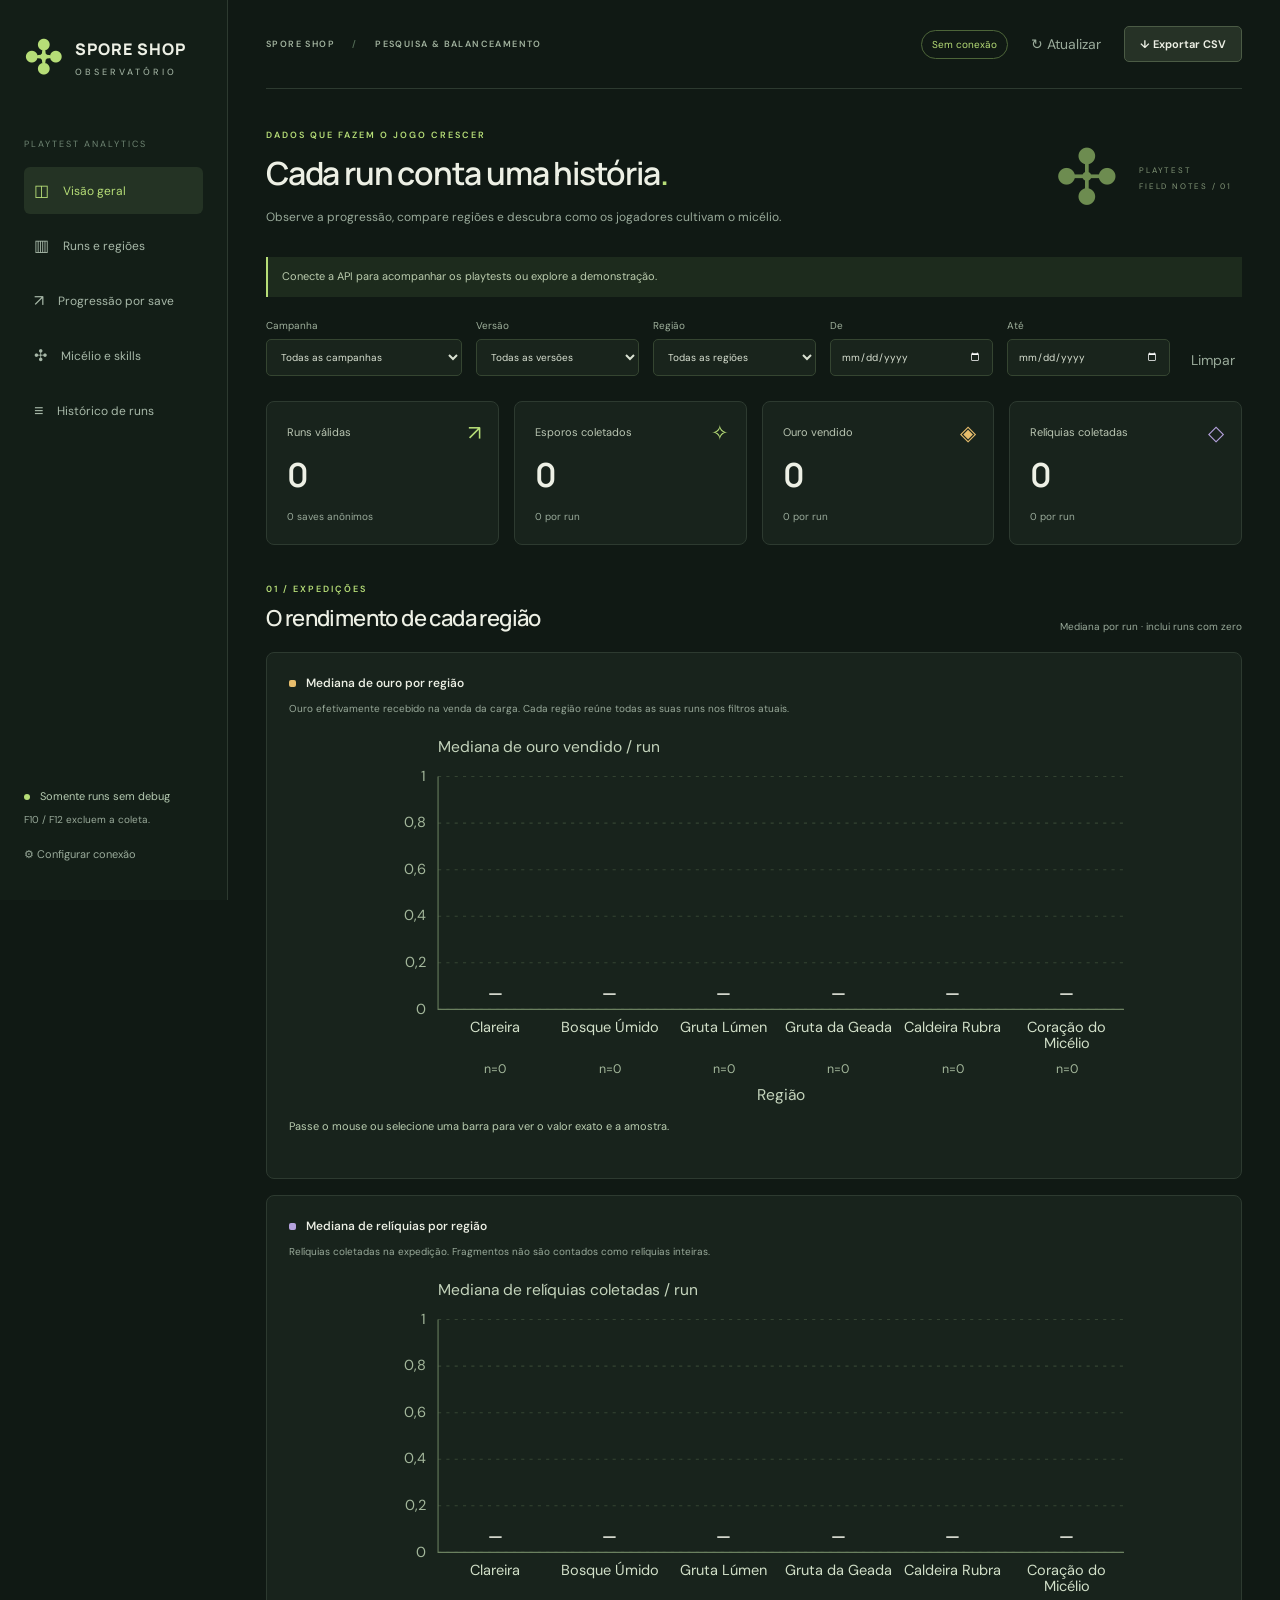
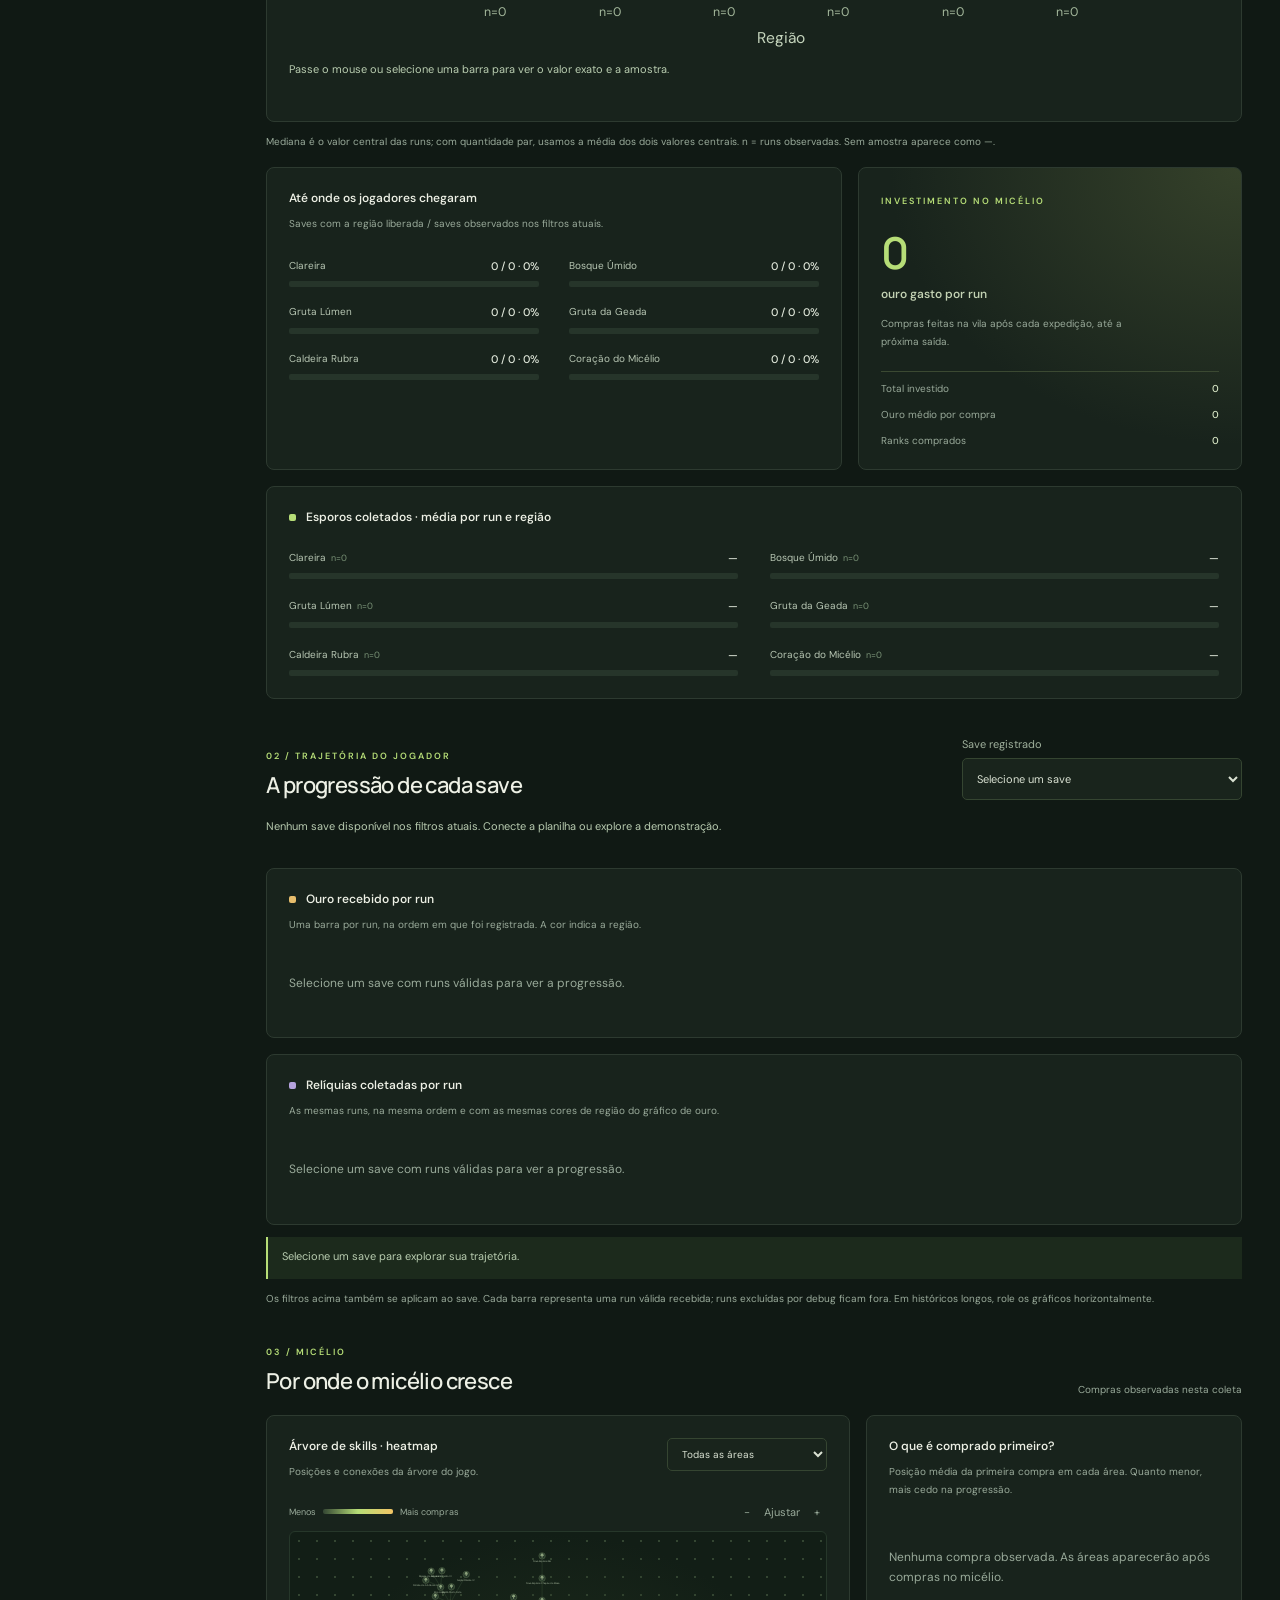
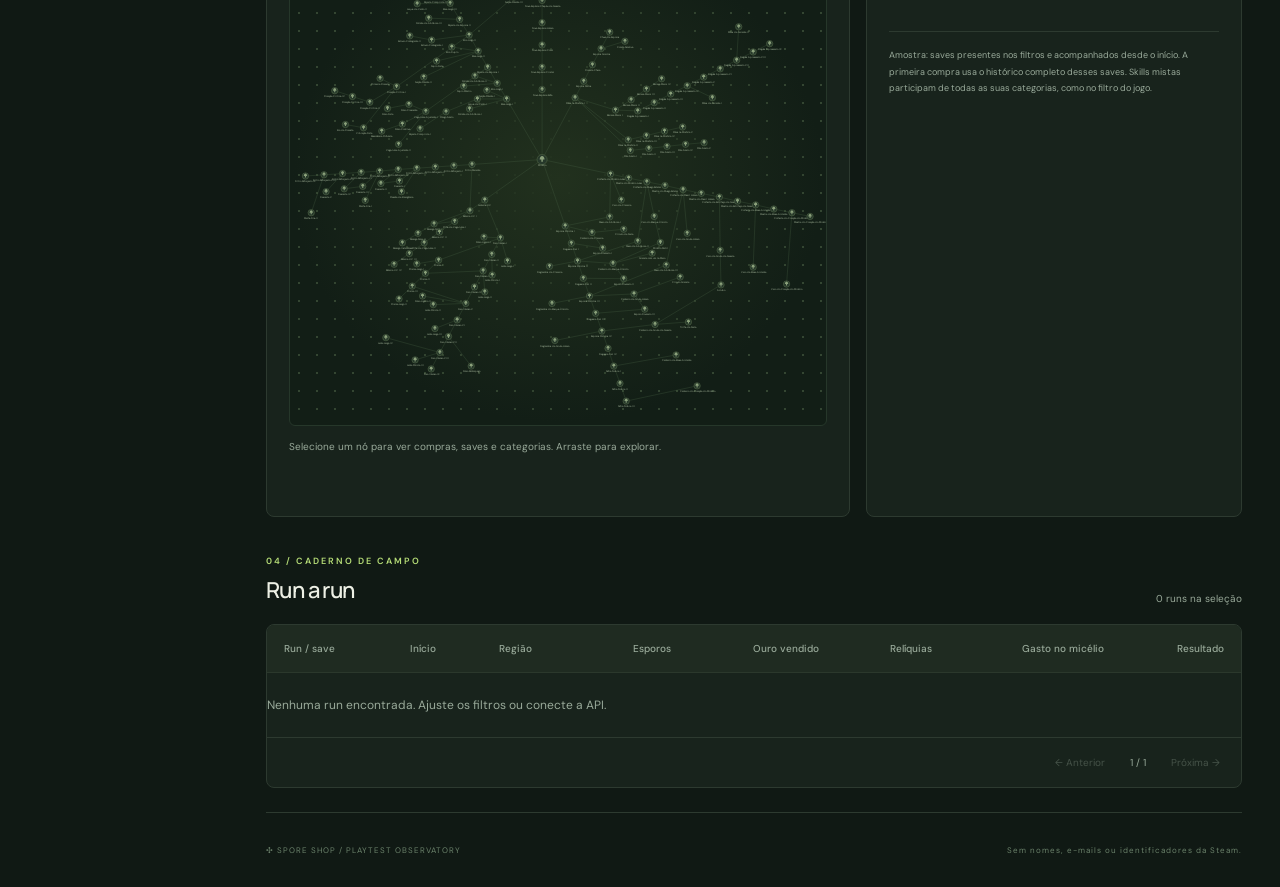
==== index.html @ 86859301 "Publish standalone playtest dashboard" ====
<!doctype html>
<html lang="pt-BR">
<head><meta charset="utf-8"><meta name="viewport" content="width=device-width,initial-scale=1"><meta name="theme-color" content="#101914"><title>Spore Shop · Observatório de playtests</title><link rel="stylesheet" href="styles.css"></head>
<body>
<aside class="sidebar">
  <a class="brand" href="#"><span class="brand-mark">✣</span><span>SPORE SHOP<small>OBSERVATÓRIO</small></span></a>
  <div class="nav-label">PLAYTEST ANALYTICS</div>
  <nav><a href="#overview" class="active">◫ <span>Visão geral</span></a><a href="#regions">▥ <span>Runs e regiões</span></a><a href="#save-progression">↗ <span>Progressão por save</span></a><a href="#mycelium">✣ <span>Micélio e skills</span></a><a href="#history">≡ <span>Histórico de runs</span></a></nav>
  <div class="sidebar-bottom"><span class="dot"></span> Somente runs sem debug<small>F10 / F12 excluem a coleta.</small><button id="settings-open" class="quiet">⚙ Configurar conexão</button></div>
</aside>
<main>
  <header><div class="breadcrumb">SPORE SHOP <span>/</span> PESQUISA & BALANCEAMENTO</div><div class="header-actions"><span id="source-badge" class="badge">Sem conexão</span><button id="refresh" class="quiet">↻ Atualizar</button><button id="export" class="button-secondary">↓ Exportar CSV</button></div></header>
  <section id="overview" class="intro"><div><div class="eyebrow">DADOS QUE FAZEM O JOGO CRESCER</div><h1>Cada run conta uma história<span>.</span></h1><p>Observe a progressão, compare regiões e descubra como os jogadores cultivam o micélio.</p></div><div class="intro-symbol" aria-hidden="true">✣<span>PLAYTEST<br>FIELD NOTES / 01</span></div></section>
  <div id="status" class="notice" role="status">Conecte a API para acompanhar os playtests ou explore a demonstração.</div>
  <form id="filters" class="filters"><label>Campanha<select id="campaign"><option value="">Todas as campanhas</option></select></label><label>Versão<select id="build"><option value="">Todas as versões</option></select></label><label>Região<select id="region"><option value="">Todas as regiões</option></select></label><label>De<input type="date" id="from"></label><label>Até<input type="date" id="to"></label><button type="reset" class="quiet">Limpar</button></form>
  <section class="metrics" aria-label="Resumo"><article><span>Runs válidas</span><strong id="runs-total">0</strong><small id="players-total">0 saves anônimos</small><i>↗</i></article><article><span>Esporos coletados</span><strong id="spores-total">0</strong><small id="spores-average">0 por run</small><i>✧</i></article><article><span>Ouro vendido</span><strong id="gold-total">0</strong><small id="gold-average">0 por run</small><i>◈</i></article><article><span>Relíquias coletadas</span><strong id="relics-total">0</strong><small id="relics-average">0 por run</small><i>◇</i></article></section>
  <section id="regions" class="section"><div class="section-heading"><div><div class="eyebrow">01 / EXPEDIÇÕES</div><h2>O rendimento de cada região</h2></div><span class="muted">Mediana por run · inclui runs com zero</span></div>
    <div class="comparison-grid"><article class="card"><h3><span class="chart-dot gold"></span> Mediana de ouro por região</h3><p class="card-description">Ouro efetivamente recebido na venda da carga. Cada região reúne todas as suas runs nos filtros atuais.</p><div id="gold-region-chart" class="column-chart"></div><p id="gold-region-detail" class="chart-inspection" aria-live="polite">Passe o mouse ou selecione uma barra para ver o valor exato e a amostra.</p></article><article class="card"><h3><span class="chart-dot relics"></span> Mediana de relíquias por região</h3><p class="card-description">Relíquias coletadas na expedição. Fragmentos não são contados como relíquias inteiras.</p><div id="relics-region-chart" class="column-chart"></div><p id="relics-region-detail" class="chart-inspection" aria-live="polite">Passe o mouse ou selecione uma barra para ver o valor exato e a amostra.</p></article></div>
    <p class="chart-method">Mediana é o valor central das runs; com quantidade par, usamos a média dos dois valores centrais. n = runs observadas. Sem amostra aparece como —.</p>
    <div class="region-bottom"><article class="card"><h3>Até onde os jogadores chegaram</h3><p class="card-description">Saves com a região liberada / saves observados nos filtros atuais.</p><div id="unlocks-chart" class="bars compact"></div></article><article class="card spending"><span class="eyebrow">INVESTIMENTO NO MICÉLIO</span><strong id="spent-average">0</strong><h3>ouro gasto por run</h3><p>Compras feitas na vila após cada expedição, até a próxima saída.</p><div class="spend-details"><span>Total investido<b id="spent-total">0</b></span><span>Ouro médio por compra<b id="purchase-average">0</b></span><span>Ranks comprados<b id="purchase-count">0</b></span></div></article></div>
    <article class="card spores-comparison"><h3><span class="chart-dot spores"></span> Esporos coletados · média por run e região</h3><div id="spores-chart" class="bars region-spores"></div></article>
  </section>
  <section id="save-progression" class="section"><div class="section-heading"><div><div class="eyebrow">02 / TRAJETÓRIA DO JOGADOR</div><h2>A progressão de cada save</h2></div><label class="save-picker">Save registrado<select id="save-picker" aria-label="Save registrado"><option value="">Selecione um save</option></select></label></div>
    <div class="save-context"><p id="save-summary">Conecte a planilha ou abra a demonstração para escolher um save.</p><div id="region-legend" class="region-legend" aria-label="Cores das regiões"></div></div>
    <div class="save-chart-stack"><article class="card"><h3><span class="chart-dot gold"></span> Ouro recebido por run</h3><p class="card-description">Uma barra por run, na ordem em que foi registrada. A cor indica a região.</p><div id="gold-save-chart" class="column-chart run-chart-scroll"></div></article><article class="card"><h3><span class="chart-dot relics"></span> Relíquias coletadas por run</h3><p class="card-description">As mesmas runs, na mesma ordem e com as mesmas cores de região do gráfico de ouro.</p><div id="relics-save-chart" class="column-chart run-chart-scroll"></div></article></div>
    <p id="save-run-detail" class="chart-inspection save-run-detail" aria-live="polite">Selecione um save para explorar sua trajetória.</p><p class="chart-method">Os filtros acima também se aplicam ao save. Cada barra representa uma run válida recebida; runs excluídas por debug ficam fora. Em históricos longos, role os gráficos horizontalmente.</p>
  </section>
  <section id="mycelium" class="section"><div class="section-heading"><div><div class="eyebrow">03 / MICÉLIO</div><h2>Por onde o micélio cresce</h2></div><span class="muted">Compras observadas nesta coleta</span></div>
    <div class="progression-grid"><article class="card tree-card"><div class="tree-header"><div><h3>Árvore de skills · heatmap</h3><p class="card-description">Posições e conexões da árvore do jogo.</p></div><select id="tree-category" aria-label="Filtrar área da árvore"><option value="">Todas as áreas</option></select></div><div class="tree-toolbar"><div class="heat-legend"><span>Menos</span><i></i><span>Mais compras</span></div><div><button id="zoom-out" class="quiet" aria-label="Diminuir zoom">−</button><button id="zoom-reset" class="quiet">Ajustar</button><button id="zoom-in" class="quiet" aria-label="Aumentar zoom">+</button></div></div><div class="tree-viewport"><svg id="tree" role="img" aria-label="Mapa de calor das compras de skills"></svg></div><div id="tree-detail" class="tree-detail" aria-live="polite">Selecione um nó para ver compras, saves e categorias. Arraste para explorar.</div></article>
    <article class="card order-card"><h3>O que é comprado primeiro?</h3><p class="card-description">Posição média da primeira compra em cada área. Quanto menor, mais cedo na progressão.</p><div id="order-chart" class="bars"></div><div class="method-note">Amostra: saves presentes nos filtros e acompanhados desde o início. A primeira compra usa o histórico completo desses saves. Skills mistas participam de todas as suas categorias, como no filtro do jogo.</div></article></div>
  </section>
  <section id="history" class="section"><div class="section-heading"><div><div class="eyebrow">04 / CADERNO DE CAMPO</div><h2>Run a run</h2></div><span id="table-count" class="muted"></span></div><div class="card table-card"><div class="table-scroll"><table><thead><tr><th>Run / save</th><th>Início</th><th>Região</th><th>Esporos</th><th>Ouro vendido</th><th>Relíquias</th><th>Gasto no micélio</th><th>Resultado</th></tr></thead><tbody id="run-table"></tbody></table></div><div class="pagination"><button id="page-prev" class="quiet">← Anterior</button><span id="page-label"></span><button id="page-next" class="quiet">Próxima →</button></div></div></section>
  <footer><span>✣ SPORE SHOP / PLAYTEST OBSERVATORY</span><span>Sem nomes, e-mails ou identificadores da Steam.</span></footer>
</main>
<dialog id="settings"><form id="connection-form"><button type="button" id="settings-close" class="dialog-close" aria-label="Fechar">×</button><div class="eyebrow">CONEXÃO DOS PLAYTESTS</div><h2>Conecte seu observatório</h2><p>Consulte as métricas da sua planilha privada no Google Sheets.</p><label>Endereço publicado do Apps Script<input type="url" id="api-url" placeholder="https://script.google.com/macros/s/…/exec" required></label><label>Credencial de leitura<input type="password" id="api-token" autocomplete="off" placeholder="READ_TOKEN das propriedades do script" required></label><p class="card-description">A credencial fica somente na memória desta aba. O endereço é salvo neste navegador. A interface do GitHub Pages é pública; os dados exigem a credencial.</p><button type="submit" class="button-primary">Conectar Google Sheets</button><button type="button" id="demo" class="button-secondary">Explorar demonstração</button><p class="card-description">A demonstração usa dados fictícios e não envia informações à planilha.</p></form></dialog>
<script type="module" src="app.mjs"></script>
</body></html>
---- styles.css ----
@import url('https://fonts.googleapis.com/css2?family=DM+Sans:wght@400;450;500;550;600;650;700&family=Manrope:wght@400;500;600;650;700;750;800&display=swap');
:root{color-scheme:dark;--bg:#101914;--panel:#18231c;--line:#2d3a30;--ink:#edf0e5;--muted:#99aa9a;--green:#b6dd77;--gold:#e7bd6c;--purple:#b5a2dd}*{box-sizing:border-box}html{scroll-behavior:smooth;scroll-padding-top:26px}body{margin:0;background:var(--bg);color:var(--ink);font:14px 'DM Sans',sans-serif}button,input,select{font:inherit}button,a,select,input{outline-offset:4px}button{cursor:pointer}button:disabled{cursor:default;opacity:.35}a{color:inherit;text-decoration:none}.sidebar{width:228px;position:fixed;inset:0 auto 0 0;padding:35px 24px;border-right:1px solid var(--line);background:#131e17;display:flex;flex-direction:column}.brand{display:flex;align-items:center;gap:12px;font:800 16px Manrope,sans-serif;letter-spacing:1px}.brand small{display:block;font:500 9px 'DM Sans',sans-serif;letter-spacing:3px;color:var(--muted);margin-top:6px}.brand-mark{font-size:45px;color:var(--green);line-height:1}.nav-label{color:#6f8573;font-size:9px;letter-spacing:2px;margin:58px 0 17px}nav{display:grid;gap:8px}nav a{padding:13px 10px;display:flex;gap:14px;align-items:center;color:#a7b8a8;border-radius:6px;font-size:16px}nav a span{font-size:12px}nav a:hover,nav a.active{background:#243324;color:var(--green)}.sidebar-bottom{margin-top:auto;font-size:11px;color:#b5cab1;line-height:1.8}.dot{display:inline-block;width:6px;height:6px;background:var(--green);border-radius:50%;margin-right:7px}.sidebar-bottom small{display:block;color:var(--muted);font-size:10px;margin:4px 0 16px}.sidebar-bottom button{padding:0;font-size:11px}main{margin-left:228px;padding:0 38px;max-width:1900px}header{height:89px;border-bottom:1px solid var(--line);display:flex;align-items:center;justify-content:space-between;gap:15px}.breadcrumb{font-size:9px;font-weight:600;letter-spacing:1.4px;color:#a1b29e}.breadcrumb span{padding:0 14px;color:#526a55}.header-actions{display:flex;align-items:center;gap:16px}.badge{font-size:10px;padding:7px 10px;border:1px solid #4d6539;border-radius:20px;color:var(--green);white-space:nowrap}.badge.demo{color:var(--gold);border-color:#70633e}.quiet{background:none;border:0;color:var(--muted);padding:7px}.quiet:hover{color:var(--ink)}.button-secondary,.button-primary{border-radius:5px;padding:10px 15px;font-size:11px;font-weight:650;border:1px solid #4b5b45;color:var(--ink);background:#263226}.button-primary{background:var(--green);color:#172112;border:0}.intro{padding:40px 0 29px;display:flex;justify-content:space-between;gap:20px}.eyebrow{font-size:9px;letter-spacing:2px;color:var(--green);font-weight:600}h1,h2,h3,p{margin:0}h1{font:600 clamp(24px,2.5vw,38px)/1.3 Manrope,sans-serif;letter-spacing:-1.2px;margin:12px 0}h1 span{color:var(--green)}.intro p{color:var(--muted);font-size:12px;line-height:1.8}.intro-symbol{color:#6d8c50;display:flex;align-items:center;gap:20px;font-size:76px;padding-right:10px}.intro-symbol span{font-size:8px;line-height:1.9;letter-spacing:1.8px;color:#829577}.notice{border-left:2px solid var(--green);background:#1d2b1d;padding:11px 14px;font-size:11px;line-height:1.6;color:#bccdaf;margin-bottom:22px}.notice.warning{border-color:var(--gold);background:#29291d;color:#e3cf9a}.filters{display:flex;gap:14px;padding-bottom:25px;align-items:end}label{display:flex;flex-direction:column;gap:7px;color:#9fb09c;font-size:10px}.filters label{flex:1}.filters label:first-child{flex:1.2}input,select{background:#19241c;border:1px solid #354531;border-radius:5px;color:#d9e1d2;min-height:37px;padding:8px 10px;max-width:100%}.metrics{display:grid;grid-template-columns:repeat(4,minmax(0,1fr));gap:15px}.metrics article{position:relative;border:1px solid var(--line);background:var(--panel);border-radius:8px;padding:20px}.metrics article>span{color:#b9c5b2;font-size:11px}.metrics strong{font:650 clamp(22px,2.6vw,34px) Manrope,sans-serif;display:block;letter-spacing:-1px;margin:12px 0 9px}.metrics small{color:var(--muted);font-size:10px}.metrics i{position:absolute;top:17px;right:17px;font-size:21px;color:var(--green);font-style:normal}.metrics article:nth-child(3) i{color:var(--gold)}.metrics article:nth-child(4) i{color:var(--purple)}.section{margin-top:38px}.section-heading{display:flex;align-items:end;justify-content:space-between;gap:12px;margin-bottom:19px}h2{font:550 22px Manrope,sans-serif;letter-spacing:-.6px;margin-top:8px}.muted{font-size:10px;color:var(--muted)}.chart-grid{display:grid;grid-template-columns:repeat(3,minmax(0,1fr));gap:16px}.card{background:var(--panel);border:1px solid var(--line);border-radius:8px;padding:22px;min-width:0}h3{font-size:12px;font-weight:550}.chart-dot{display:inline-block;width:7px;height:7px;border-radius:2px;margin-right:7px;background:var(--green)}.chart-dot.gold{background:var(--gold)}.chart-dot.relics{background:var(--purple)}.bars{display:grid;gap:15px;margin-top:26px}.bar-label{display:flex;justify-content:space-between;gap:8px;font-size:10px;line-height:1.4;margin-bottom:7px;color:#b7c6b3}.bar-label strong{color:#e1e8db;font-size:11px;font-weight:500}.bar-label small{color:#789175;font-size:9px;margin-left:5px}.bar-track{height:6px;border-radius:2px;background:#26352a;overflow:hidden}.bar-fill{height:100%;border-radius:2px;background:var(--green)}.region-bottom{display:grid;grid-template-columns:1.5fr 1fr;gap:16px;margin-top:16px}.card-description{font-size:10px;line-height:1.8;color:var(--muted);margin-top:9px}.compact{grid-template-columns:1fr 1fr;gap:18px 30px}.spending{background:radial-gradient(ellipse at top right,#35412a 0,transparent 65%),var(--panel)}.spending>strong{font:600 44px Manrope,sans-serif;letter-spacing:-2px;color:var(--green);display:block;margin:14px 0 4px}.spending h3{color:#c4d3b4;font-size:12px}.spending>p{font-size:10px;line-height:1.8;color:var(--muted);max-width:270px;margin-top:13px}.spend-details{border-top:1px solid #3b4932;margin-top:20px;padding-top:10px;display:grid;gap:13px}.spend-details span{display:flex;justify-content:space-between;font-size:10px;color:var(--muted)}.spend-details b{color:#d7e6c5;font-weight:500}.progression-grid{display:grid;grid-template-columns:1.55fr 1fr;gap:16px}.tree-header{display:flex;align-items:start;justify-content:space-between;gap:10px}.tree-header select{font-size:10px;min-height:30px;width:160px}.tree-toolbar{display:flex;align-items:center;justify-content:space-between;margin:17px 0 5px}.tree-toolbar button{font-size:11px}.heat-legend{display:flex;gap:7px;align-items:center;font-size:9px;color:var(--muted)}.heat-legend i{width:70px;height:5px;background:linear-gradient(to right,#344633,#b6dd77,#f2c565);border-radius:2px}.tree-viewport{height:495px;border:1px solid #26372a;border-radius:6px;background:radial-gradient(ellipse,#22311e,transparent 70%),radial-gradient(#344632 1px,transparent 1px),#121e16;background-size:auto,18px 18px,auto;overflow:hidden;touch-action:none;cursor:grab}.tree-viewport:active{cursor:grabbing}#tree{display:block;width:100%;height:100%}#tree .node{cursor:pointer;outline:none}#tree .node:focus circle,#tree .node:hover circle{stroke:#fff;stroke-width:12}#tree text{pointer-events:none}.tree-detail{min-height:56px;margin-top:12px;font-size:10px;color:var(--muted);line-height:1.8}.tree-detail b{color:var(--green)}.order-card .bars{gap:17px}.order-card .bar-fill{background:#a7bc8b}.method-note{font-size:9px;line-height:1.8;color:var(--muted);border-top:1px solid var(--line);padding-top:15px;margin-top:22px}.empty{color:var(--muted);font-size:12px;padding:22px 0;line-height:1.7}.table-card{padding:0;overflow:hidden}.table-scroll{overflow:auto}table{border-collapse:collapse;width:100%;white-space:nowrap;font-size:10px;text-align:left}th{font-weight:500;color:var(--muted);padding:17px;background:#1f2b21}td{padding:15px 17px;border-top:1px solid #2b382c;color:#c8d5c2}td small{display:block;font-size:8px;color:#7f957c;margin-top:4px}th:nth-child(n+4),td:nth-child(n+4){text-align:right}td:nth-child(5){color:var(--gold)}.pagination{display:flex;align-items:center;justify-content:flex-end;gap:18px;padding:11px 14px;border-top:1px solid var(--line);font-size:10px;color:var(--muted)}footer{display:flex;justify-content:space-between;color:#6b826b;font-size:8px;letter-spacing:1px;padding:32px 0;margin-top:24px;border-top:1px solid var(--line)}dialog{background:#1b281e;color:var(--ink);border:1px solid #506644;border-radius:12px;width:460px;max-width:95vw;padding:32px}dialog::backdrop{background:#050c08cf;backdrop-filter:blur(5px)}dialog form{display:grid;gap:17px}dialog h2{margin:0}dialog p{font-size:12px;line-height:1.7;color:var(--muted)}.dialog-close{position:absolute;right:14px;top:10px;background:none;border:0;color:var(--muted);font-size:25px}dialog label{font-size:12px;gap:10px}dialog button{min-height:37px}dialog .card-description{font-size:10px;margin:0}
@media(min-width:1600px){main{padding:0 55px}.tree-viewport{height:570px}}@media(max-width:1150px){.sidebar{width:180px;padding:30px 16px}.brand{font-size:13px}.brand-mark{font-size:34px}main{margin-left:180px;padding:0 24px}.intro-symbol{display:none}.breadcrumb{font-size:8px}.header-actions{gap:8px}.metrics{gap:10px}.metrics article{padding:16px}.chart-grid{gap:10px}.card{padding:18px}.progression-grid{grid-template-columns:1.3fr 1fr}.tree-header{flex-direction:column}.tree-viewport{height:535px}}@media(max-width:850px){.sidebar{position:static;width:auto;padding:18px 22px;border-bottom:1px solid var(--line);border-right:0;display:flex;flex-direction:row;align-items:center;justify-content:space-between}.sidebar nav{display:flex;gap:5px}.sidebar nav a{padding:10px}.sidebar nav span,.nav-label,.sidebar-bottom{display:none}main{margin-left:0;padding:0 22px}header{height:72px}.breadcrumb{display:none}.header-actions{width:100%;justify-content:space-between}.intro{padding-top:28px}.filters{flex-wrap:wrap}.filters label{flex:1 1 27%}.filters label:first-child{flex:1 1 27%}.metrics{grid-template-columns:repeat(2,1fr)}.chart-grid{grid-template-columns:1fr}.bars{grid-template-columns:1fr 1fr;gap:18px 25px}.region-bottom,.progression-grid{grid-template-columns:1fr}.order-card .bars{grid-template-columns:1fr}.section-heading{align-items:start;flex-direction:column;gap:9px}.tree-header{flex-direction:row}.tree-viewport{height:500px}.intro p{max-width:85%}.compact{grid-template-columns:1fr 1fr}footer{gap:20px;line-height:1.8}}@media(prefers-reduced-motion:reduce){html{scroll-behavior:auto}}@media(max-width:440px){.bars,.compact{grid-template-columns:1fr}.tree-header{flex-direction:column}.metrics strong{font-size:27px}.metrics article{padding:14px}.intro p{max-width:100%}.header-actions{gap:5px}.header-actions button{font-size:10px;padding:8px}.intro h1{font-size:29px}footer{flex-direction:column}}

/* Progression comparisons: vertical axes and consistent region colors. */
.comparison-grid{display:grid;grid-template-columns:repeat(2,minmax(0,1fr));gap:16px}.column-chart{margin-top:17px;overflow-x:auto;scrollbar-color:#526c43 #18231c}.column-svg{display:block;width:100%;min-width:600px;height:auto;overflow:visible}.column-svg.run-columns{min-width:760px;max-width:none;height:350px}.column-grid{stroke:#344432;stroke-width:1;stroke-dasharray:3 5}.column-axis{stroke:#6b8160;stroke-width:1;fill:none}.column-tick{fill:#a3b79b;font-size:14px}.column-axis-title{fill:#c4d4bc;font-size:15px}.column-label{fill:#d1dfc8;font-size:14px}.column-value{fill:#edf0e5;font-size:16px;font-weight:550}.column-sample{fill:#a3b79b;font-size:12px}.column-bar{cursor:pointer;outline:none}.column-bar:hover .column-fill,.column-bar:focus .column-fill{stroke:#fff;stroke-width:2;filter:brightness(1.12)}.chart-inspection{color:#b9cdb0;font-size:11px;line-height:1.8;min-height:39px;margin-top:12px}.chart-method{color:var(--muted);font-size:10px;line-height:1.8;margin:11px 0 0}.spores-comparison{margin-top:16px}.region-spores{grid-template-columns:repeat(3,minmax(0,1fr));gap:20px 32px}.save-picker{min-width:320px;font-size:11px}.save-picker select{max-width:460px;min-height:42px}.save-context{margin:-2px 0 18px}.save-context>p{font-size:11px;line-height:1.8;color:#b8cbb0;overflow-wrap:anywhere}.region-legend{display:flex;flex-wrap:wrap;gap:10px 20px;margin-top:13px}.region-legend span{display:flex;align-items:center;gap:7px;color:#c0d1b7;font-size:10px}.region-legend i{display:inline-block;width:9px;height:9px;border-radius:2px}.save-chart-stack{display:grid;gap:16px}.save-run-detail{background:#1c2a1c;border-left:2px solid var(--green);padding:10px 14px;min-height:42px}.run-chart-scroll{scroll-behavior:auto}
@media(max-width:1450px){.comparison-grid{grid-template-columns:1fr}.comparison-grid .column-svg{max-height:370px}.save-picker{min-width:280px}.region-spores{grid-template-columns:repeat(2,minmax(0,1fr))}}@media(max-width:850px){.save-picker{width:100%;min-width:0}.save-picker select{width:100%;max-width:none}.column-svg.run-columns{height:330px}.region-spores{grid-template-columns:1fr}.comparison-grid .card{padding:17px}}
.run-chart-scroll{overflow:visible}.run-chart-frame{position:relative;display:grid;grid-template-columns:76px minmax(0,1fr)}.run-axis-svg{display:block;width:76px;height:350px}.run-axis-caption{position:absolute;top:3px;left:76px;color:#c4d4bc;font-size:14px;z-index:1;pointer-events:none}.run-chart-track{min-width:0;overflow-x:auto;scrollbar-color:#526c43 #18231c}.run-chart-track .run-columns{min-width:684px}.run-chart-track .column-value{font-size:14px}@media(max-width:850px){.run-axis-svg{height:330px}}
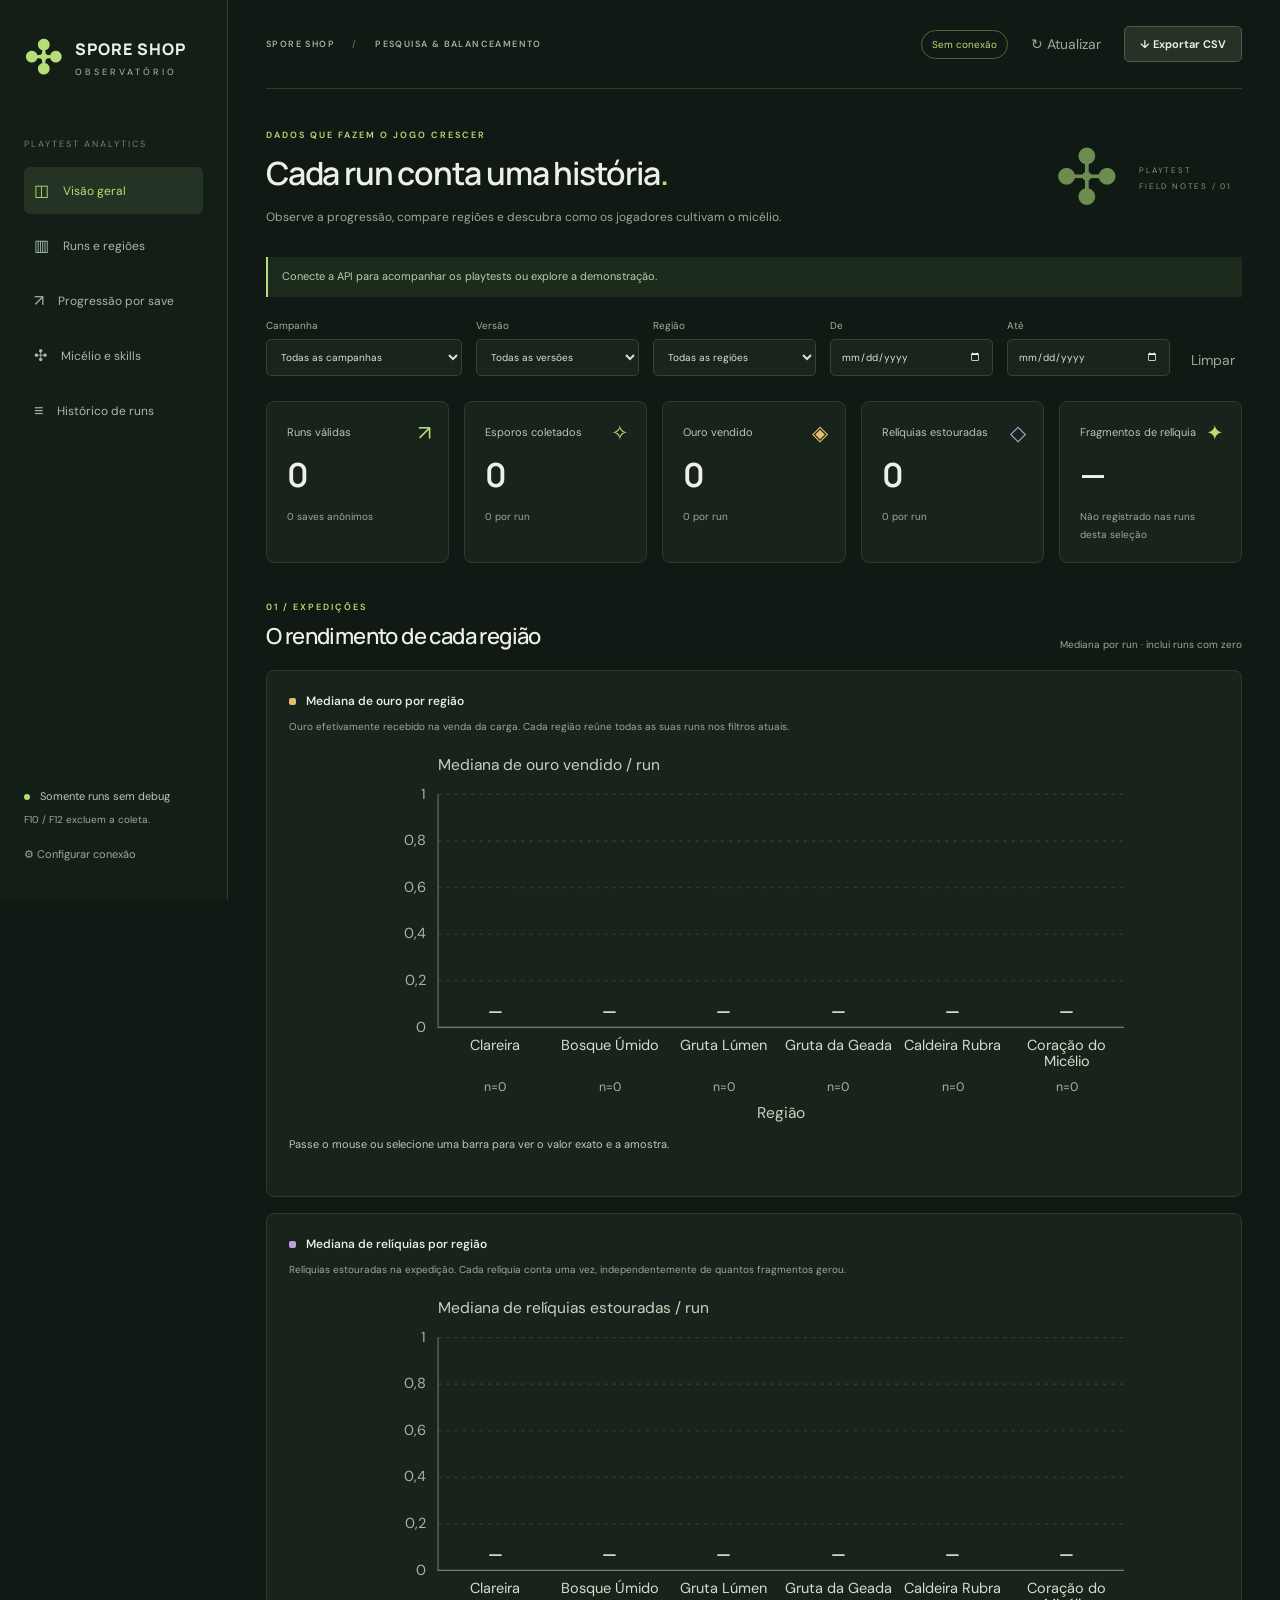
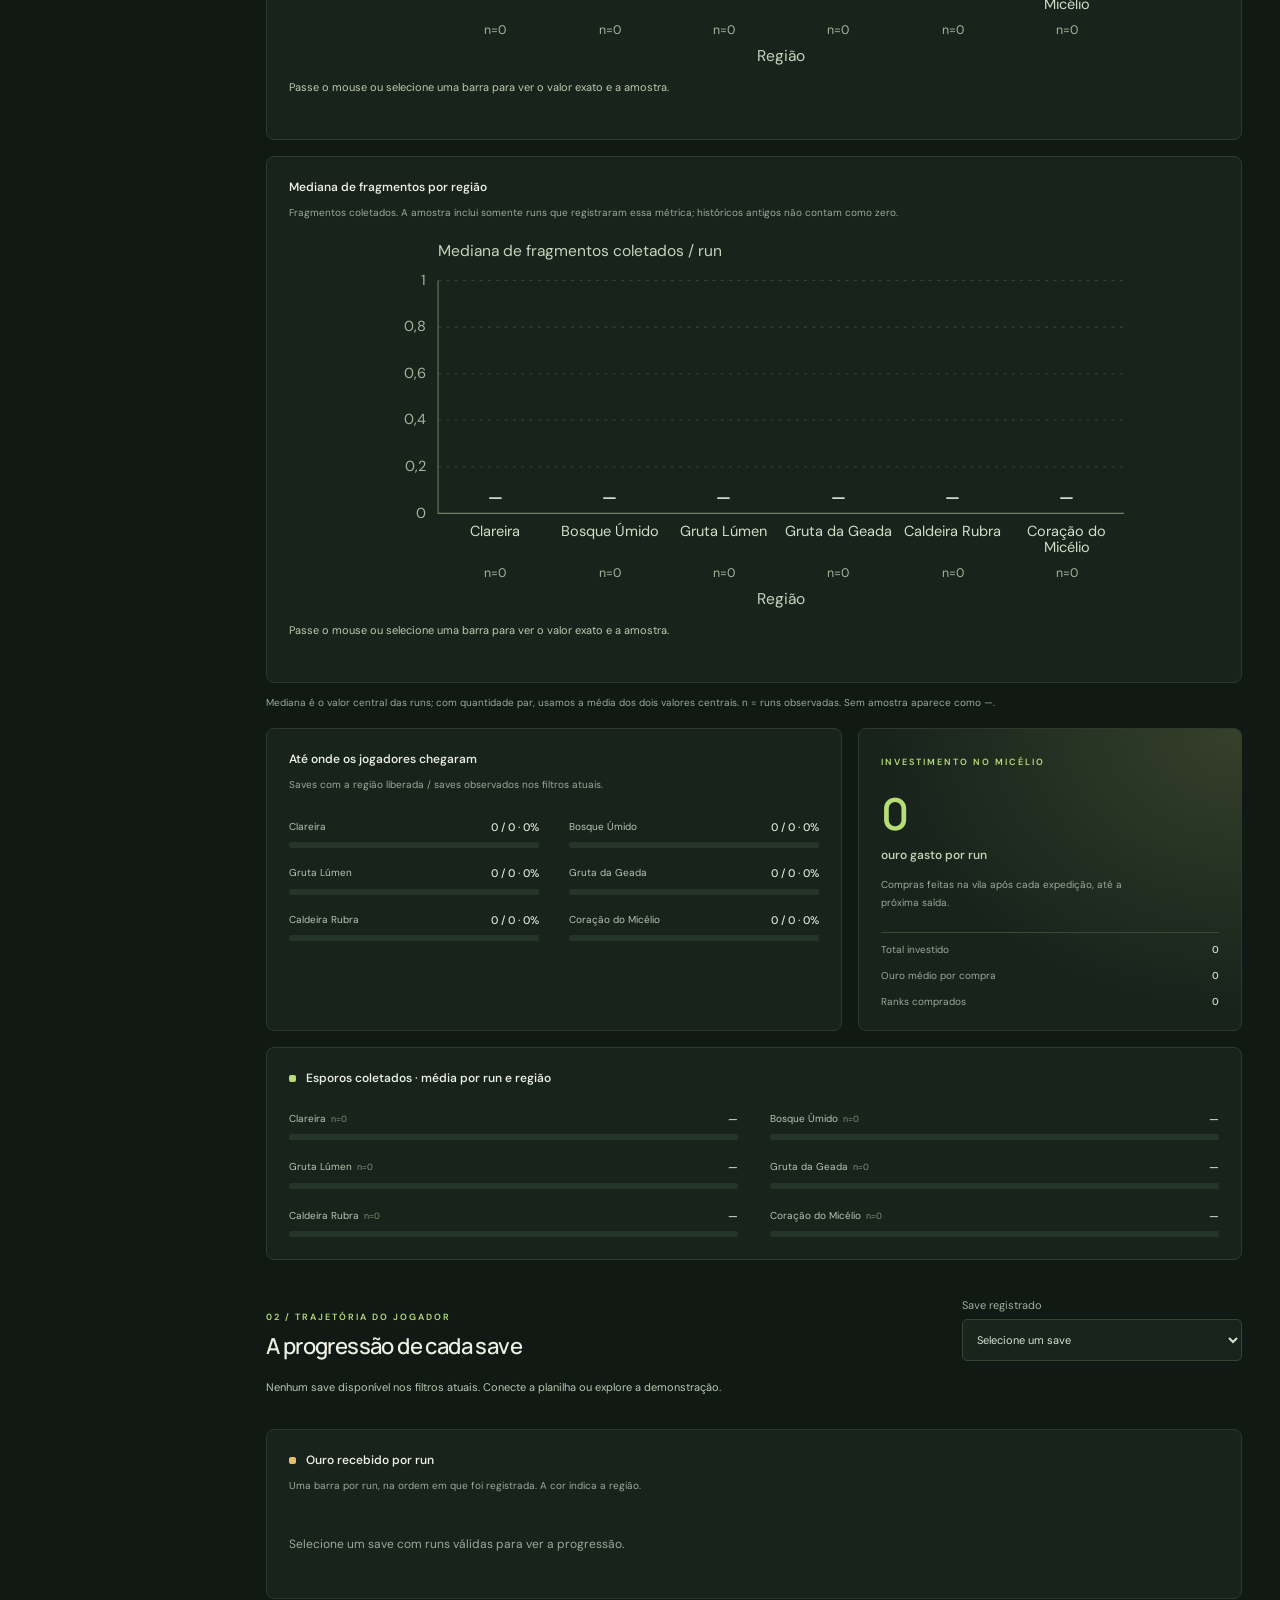
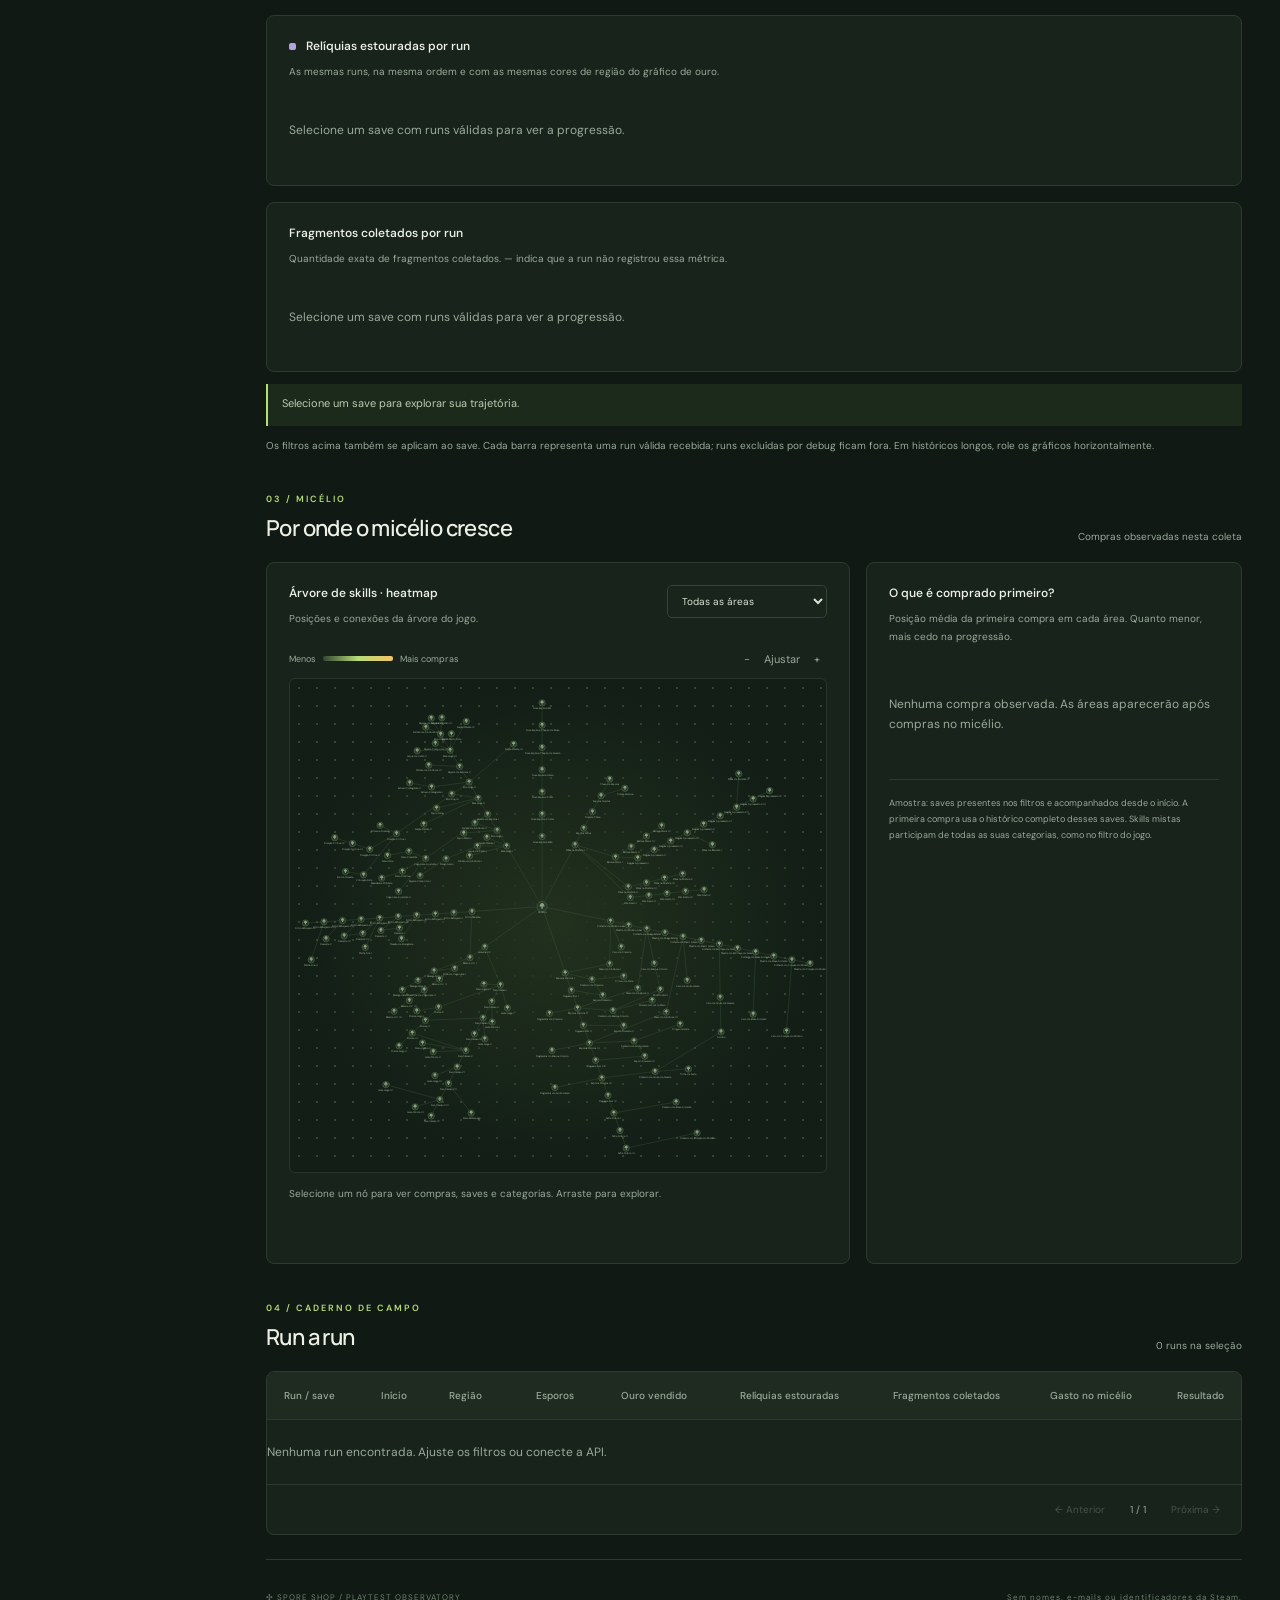
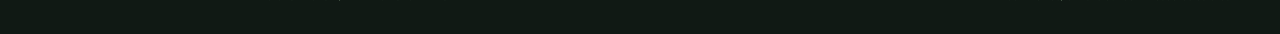
==== commit 53ceb96d: "Track relic fragments separately in playtest analytics" ====
--- a/index.html
+++ b/index.html
@@ -13,23 +13,23 @@
   <section id="overview" class="intro"><div><div class="eyebrow">DADOS QUE FAZEM O JOGO CRESCER</div><h1>Cada run conta uma história<span>.</span></h1><p>Observe a progressão, compare regiões e descubra como os jogadores cultivam o micélio.</p></div><div class="intro-symbol" aria-hidden="true">✣<span>PLAYTEST<br>FIELD NOTES / 01</span></div></section>
   <div id="status" class="notice" role="status">Conecte a API para acompanhar os playtests ou explore a demonstração.</div>
   <form id="filters" class="filters"><label>Campanha<select id="campaign"><option value="">Todas as campanhas</option></select></label><label>Versão<select id="build"><option value="">Todas as versões</option></select></label><label>Região<select id="region"><option value="">Todas as regiões</option></select></label><label>De<input type="date" id="from"></label><label>Até<input type="date" id="to"></label><button type="reset" class="quiet">Limpar</button></form>
-  <section class="metrics" aria-label="Resumo"><article><span>Runs válidas</span><strong id="runs-total">0</strong><small id="players-total">0 saves anônimos</small><i>↗</i></article><article><span>Esporos coletados</span><strong id="spores-total">0</strong><small id="spores-average">0 por run</small><i>✧</i></article><article><span>Ouro vendido</span><strong id="gold-total">0</strong><small id="gold-average">0 por run</small><i>◈</i></article><article><span>Relíquias coletadas</span><strong id="relics-total">0</strong><small id="relics-average">0 por run</small><i>◇</i></article></section>
+  <section class="metrics" aria-label="Resumo"><article><span>Runs válidas</span><strong id="runs-total">0</strong><small id="players-total">0 saves anônimos</small><i>↗</i></article><article><span>Esporos coletados</span><strong id="spores-total">0</strong><small id="spores-average">0 por run</small><i>✧</i></article><article><span>Ouro vendido</span><strong id="gold-total">0</strong><small id="gold-average">0 por run</small><i>◈</i></article><article><span>Relíquias estouradas</span><strong id="relics-total">0</strong><small id="relics-average">0 por run</small><i>◇</i></article><article><span>Fragmentos de relíquia</span><strong id="relic_fragments-total">—</strong><small id="relic_fragments-average">Não registrado</small><i>✦</i></article></section>
   <section id="regions" class="section"><div class="section-heading"><div><div class="eyebrow">01 / EXPEDIÇÕES</div><h2>O rendimento de cada região</h2></div><span class="muted">Mediana por run · inclui runs com zero</span></div>
-    <div class="comparison-grid"><article class="card"><h3><span class="chart-dot gold"></span> Mediana de ouro por região</h3><p class="card-description">Ouro efetivamente recebido na venda da carga. Cada região reúne todas as suas runs nos filtros atuais.</p><div id="gold-region-chart" class="column-chart"></div><p id="gold-region-detail" class="chart-inspection" aria-live="polite">Passe o mouse ou selecione uma barra para ver o valor exato e a amostra.</p></article><article class="card"><h3><span class="chart-dot relics"></span> Mediana de relíquias por região</h3><p class="card-description">Relíquias coletadas na expedição. Fragmentos não são contados como relíquias inteiras.</p><div id="relics-region-chart" class="column-chart"></div><p id="relics-region-detail" class="chart-inspection" aria-live="polite">Passe o mouse ou selecione uma barra para ver o valor exato e a amostra.</p></article></div>
+    <div class="comparison-grid"><article class="card"><h3><span class="chart-dot gold"></span> Mediana de ouro por região</h3><p class="card-description">Ouro efetivamente recebido na venda da carga. Cada região reúne todas as suas runs nos filtros atuais.</p><div id="gold-region-chart" class="column-chart"></div><p id="gold-region-detail" class="chart-inspection" aria-live="polite">Passe o mouse ou selecione uma barra para ver o valor exato e a amostra.</p></article><article class="card"><h3><span class="chart-dot relics"></span> Mediana de relíquias por região</h3><p class="card-description">Relíquias estouradas na expedição. Cada relíquia conta uma vez, independentemente de quantos fragmentos gerou.</p><div id="relics-region-chart" class="column-chart"></div><p id="relics-region-detail" class="chart-inspection" aria-live="polite">Passe o mouse ou selecione uma barra para ver o valor exato e a amostra.</p></article><article class="card"><h3>Mediana de fragmentos por região</h3><p class="card-description">Fragmentos coletados. A amostra inclui somente runs que registraram essa métrica; históricos antigos não contam como zero.</p><div id="relic_fragments-region-chart" class="column-chart"></div><p id="relic_fragments-region-detail" class="chart-inspection" aria-live="polite"></p></article></div>
     <p class="chart-method">Mediana é o valor central das runs; com quantidade par, usamos a média dos dois valores centrais. n = runs observadas. Sem amostra aparece como —.</p>
     <div class="region-bottom"><article class="card"><h3>Até onde os jogadores chegaram</h3><p class="card-description">Saves com a região liberada / saves observados nos filtros atuais.</p><div id="unlocks-chart" class="bars compact"></div></article><article class="card spending"><span class="eyebrow">INVESTIMENTO NO MICÉLIO</span><strong id="spent-average">0</strong><h3>ouro gasto por run</h3><p>Compras feitas na vila após cada expedição, até a próxima saída.</p><div class="spend-details"><span>Total investido<b id="spent-total">0</b></span><span>Ouro médio por compra<b id="purchase-average">0</b></span><span>Ranks comprados<b id="purchase-count">0</b></span></div></article></div>
     <article class="card spores-comparison"><h3><span class="chart-dot spores"></span> Esporos coletados · média por run e região</h3><div id="spores-chart" class="bars region-spores"></div></article>
   </section>
   <section id="save-progression" class="section"><div class="section-heading"><div><div class="eyebrow">02 / TRAJETÓRIA DO JOGADOR</div><h2>A progressão de cada save</h2></div><label class="save-picker">Save registrado<select id="save-picker" aria-label="Save registrado"><option value="">Selecione um save</option></select></label></div>
     <div class="save-context"><p id="save-summary">Conecte a planilha ou abra a demonstração para escolher um save.</p><div id="region-legend" class="region-legend" aria-label="Cores das regiões"></div></div>
-    <div class="save-chart-stack"><article class="card"><h3><span class="chart-dot gold"></span> Ouro recebido por run</h3><p class="card-description">Uma barra por run, na ordem em que foi registrada. A cor indica a região.</p><div id="gold-save-chart" class="column-chart run-chart-scroll"></div></article><article class="card"><h3><span class="chart-dot relics"></span> Relíquias coletadas por run</h3><p class="card-description">As mesmas runs, na mesma ordem e com as mesmas cores de região do gráfico de ouro.</p><div id="relics-save-chart" class="column-chart run-chart-scroll"></div></article></div>
+    <div class="save-chart-stack"><article class="card"><h3><span class="chart-dot gold"></span> Ouro recebido por run</h3><p class="card-description">Uma barra por run, na ordem em que foi registrada. A cor indica a região.</p><div id="gold-save-chart" class="column-chart run-chart-scroll"></div></article><article class="card"><h3><span class="chart-dot relics"></span> Relíquias estouradas por run</h3><p class="card-description">As mesmas runs, na mesma ordem e com as mesmas cores de região do gráfico de ouro.</p><div id="relics-save-chart" class="column-chart run-chart-scroll"></div></article><article class="card"><h3>Fragmentos coletados por run</h3><p class="card-description">Quantidade exata de fragmentos coletados. — indica que a run não registrou essa métrica.</p><div id="relic_fragments-save-chart" class="column-chart run-chart-scroll"></div></article></div>
     <p id="save-run-detail" class="chart-inspection save-run-detail" aria-live="polite">Selecione um save para explorar sua trajetória.</p><p class="chart-method">Os filtros acima também se aplicam ao save. Cada barra representa uma run válida recebida; runs excluídas por debug ficam fora. Em históricos longos, role os gráficos horizontalmente.</p>
   </section>
   <section id="mycelium" class="section"><div class="section-heading"><div><div class="eyebrow">03 / MICÉLIO</div><h2>Por onde o micélio cresce</h2></div><span class="muted">Compras observadas nesta coleta</span></div>
     <div class="progression-grid"><article class="card tree-card"><div class="tree-header"><div><h3>Árvore de skills · heatmap</h3><p class="card-description">Posições e conexões da árvore do jogo.</p></div><select id="tree-category" aria-label="Filtrar área da árvore"><option value="">Todas as áreas</option></select></div><div class="tree-toolbar"><div class="heat-legend"><span>Menos</span><i></i><span>Mais compras</span></div><div><button id="zoom-out" class="quiet" aria-label="Diminuir zoom">−</button><button id="zoom-reset" class="quiet">Ajustar</button><button id="zoom-in" class="quiet" aria-label="Aumentar zoom">+</button></div></div><div class="tree-viewport"><svg id="tree" role="img" aria-label="Mapa de calor das compras de skills"></svg></div><div id="tree-detail" class="tree-detail" aria-live="polite">Selecione um nó para ver compras, saves e categorias. Arraste para explorar.</div></article>
     <article class="card order-card"><h3>O que é comprado primeiro?</h3><p class="card-description">Posição média da primeira compra em cada área. Quanto menor, mais cedo na progressão.</p><div id="order-chart" class="bars"></div><div class="method-note">Amostra: saves presentes nos filtros e acompanhados desde o início. A primeira compra usa o histórico completo desses saves. Skills mistas participam de todas as suas categorias, como no filtro do jogo.</div></article></div>
   </section>
-  <section id="history" class="section"><div class="section-heading"><div><div class="eyebrow">04 / CADERNO DE CAMPO</div><h2>Run a run</h2></div><span id="table-count" class="muted"></span></div><div class="card table-card"><div class="table-scroll"><table><thead><tr><th>Run / save</th><th>Início</th><th>Região</th><th>Esporos</th><th>Ouro vendido</th><th>Relíquias</th><th>Gasto no micélio</th><th>Resultado</th></tr></thead><tbody id="run-table"></tbody></table></div><div class="pagination"><button id="page-prev" class="quiet">← Anterior</button><span id="page-label"></span><button id="page-next" class="quiet">Próxima →</button></div></div></section>
+  <section id="history" class="section"><div class="section-heading"><div><div class="eyebrow">04 / CADERNO DE CAMPO</div><h2>Run a run</h2></div><span id="table-count" class="muted"></span></div><div class="card table-card"><div class="table-scroll"><table><thead><tr><th>Run / save</th><th>Início</th><th>Região</th><th>Esporos</th><th>Ouro vendido</th><th>Relíquias estouradas</th><th>Fragmentos coletados</th><th>Gasto no micélio</th><th>Resultado</th></tr></thead><tbody id="run-table"></tbody></table></div><div class="pagination"><button id="page-prev" class="quiet">← Anterior</button><span id="page-label"></span><button id="page-next" class="quiet">Próxima →</button></div></div></section>
   <footer><span>✣ SPORE SHOP / PLAYTEST OBSERVATORY</span><span>Sem nomes, e-mails ou identificadores da Steam.</span></footer>
 </main>
 <dialog id="settings"><form id="connection-form"><button type="button" id="settings-close" class="dialog-close" aria-label="Fechar">×</button><div class="eyebrow">CONEXÃO DOS PLAYTESTS</div><h2>Conecte seu observatório</h2><p>Consulte as métricas da sua planilha privada no Google Sheets.</p><label>Endereço publicado do Apps Script<input type="url" id="api-url" placeholder="https://script.google.com/macros/s/…/exec" required></label><label>Credencial de leitura<input type="password" id="api-token" autocomplete="off" placeholder="READ_TOKEN das propriedades do script" required></label><p class="card-description">A credencial fica somente na memória desta aba. O endereço é salvo neste navegador. A interface do GitHub Pages é pública; os dados exigem a credencial.</p><button type="submit" class="button-primary">Conectar Google Sheets</button><button type="button" id="demo" class="button-secondary">Explorar demonstração</button><p class="card-description">A demonstração usa dados fictícios e não envia informações à planilha.</p></form></dialog>
--- a/styles.css
+++ b/styles.css
@@ -6,3 +6,7 @@
 .comparison-grid{display:grid;grid-template-columns:repeat(2,minmax(0,1fr));gap:16px}.column-chart{margin-top:17px;overflow-x:auto;scrollbar-color:#526c43 #18231c}.column-svg{display:block;width:100%;min-width:600px;height:auto;overflow:visible}.column-svg.run-columns{min-width:760px;max-width:none;height:350px}.column-grid{stroke:#344432;stroke-width:1;stroke-dasharray:3 5}.column-axis{stroke:#6b8160;stroke-width:1;fill:none}.column-tick{fill:#a3b79b;font-size:14px}.column-axis-title{fill:#c4d4bc;font-size:15px}.column-label{fill:#d1dfc8;font-size:14px}.column-value{fill:#edf0e5;font-size:16px;font-weight:550}.column-sample{fill:#a3b79b;font-size:12px}.column-bar{cursor:pointer;outline:none}.column-bar:hover .column-fill,.column-bar:focus .column-fill{stroke:#fff;stroke-width:2;filter:brightness(1.12)}.chart-inspection{color:#b9cdb0;font-size:11px;line-height:1.8;min-height:39px;margin-top:12px}.chart-method{color:var(--muted);font-size:10px;line-height:1.8;margin:11px 0 0}.spores-comparison{margin-top:16px}.region-spores{grid-template-columns:repeat(3,minmax(0,1fr));gap:20px 32px}.save-picker{min-width:320px;font-size:11px}.save-picker select{max-width:460px;min-height:42px}.save-context{margin:-2px 0 18px}.save-context>p{font-size:11px;line-height:1.8;color:#b8cbb0;overflow-wrap:anywhere}.region-legend{display:flex;flex-wrap:wrap;gap:10px 20px;margin-top:13px}.region-legend span{display:flex;align-items:center;gap:7px;color:#c0d1b7;font-size:10px}.region-legend i{display:inline-block;width:9px;height:9px;border-radius:2px}.save-chart-stack{display:grid;gap:16px}.save-run-detail{background:#1c2a1c;border-left:2px solid var(--green);padding:10px 14px;min-height:42px}.run-chart-scroll{scroll-behavior:auto}
 @media(max-width:1450px){.comparison-grid{grid-template-columns:1fr}.comparison-grid .column-svg{max-height:370px}.save-picker{min-width:280px}.region-spores{grid-template-columns:repeat(2,minmax(0,1fr))}}@media(max-width:850px){.save-picker{width:100%;min-width:0}.save-picker select{width:100%;max-width:none}.column-svg.run-columns{height:330px}.region-spores{grid-template-columns:1fr}.comparison-grid .card{padding:17px}}
 .run-chart-scroll{overflow:visible}.run-chart-frame{position:relative;display:grid;grid-template-columns:76px minmax(0,1fr)}.run-axis-svg{display:block;width:76px;height:350px}.run-axis-caption{position:absolute;top:3px;left:76px;color:#c4d4bc;font-size:14px;z-index:1;pointer-events:none}.run-chart-track{min-width:0;overflow-x:auto;scrollbar-color:#526c43 #18231c}.run-chart-track .run-columns{min-width:684px}.run-chart-track .column-value{font-size:14px}@media(max-width:850px){.run-axis-svg{height:330px}}
+
+.metrics{grid-template-columns:repeat(5,minmax(0,1fr))}
+@media(max-width:1150px){.metrics{grid-template-columns:repeat(3,minmax(0,1fr))}}
+@media(max-width:850px){.metrics{grid-template-columns:repeat(2,minmax(0,1fr))}}
